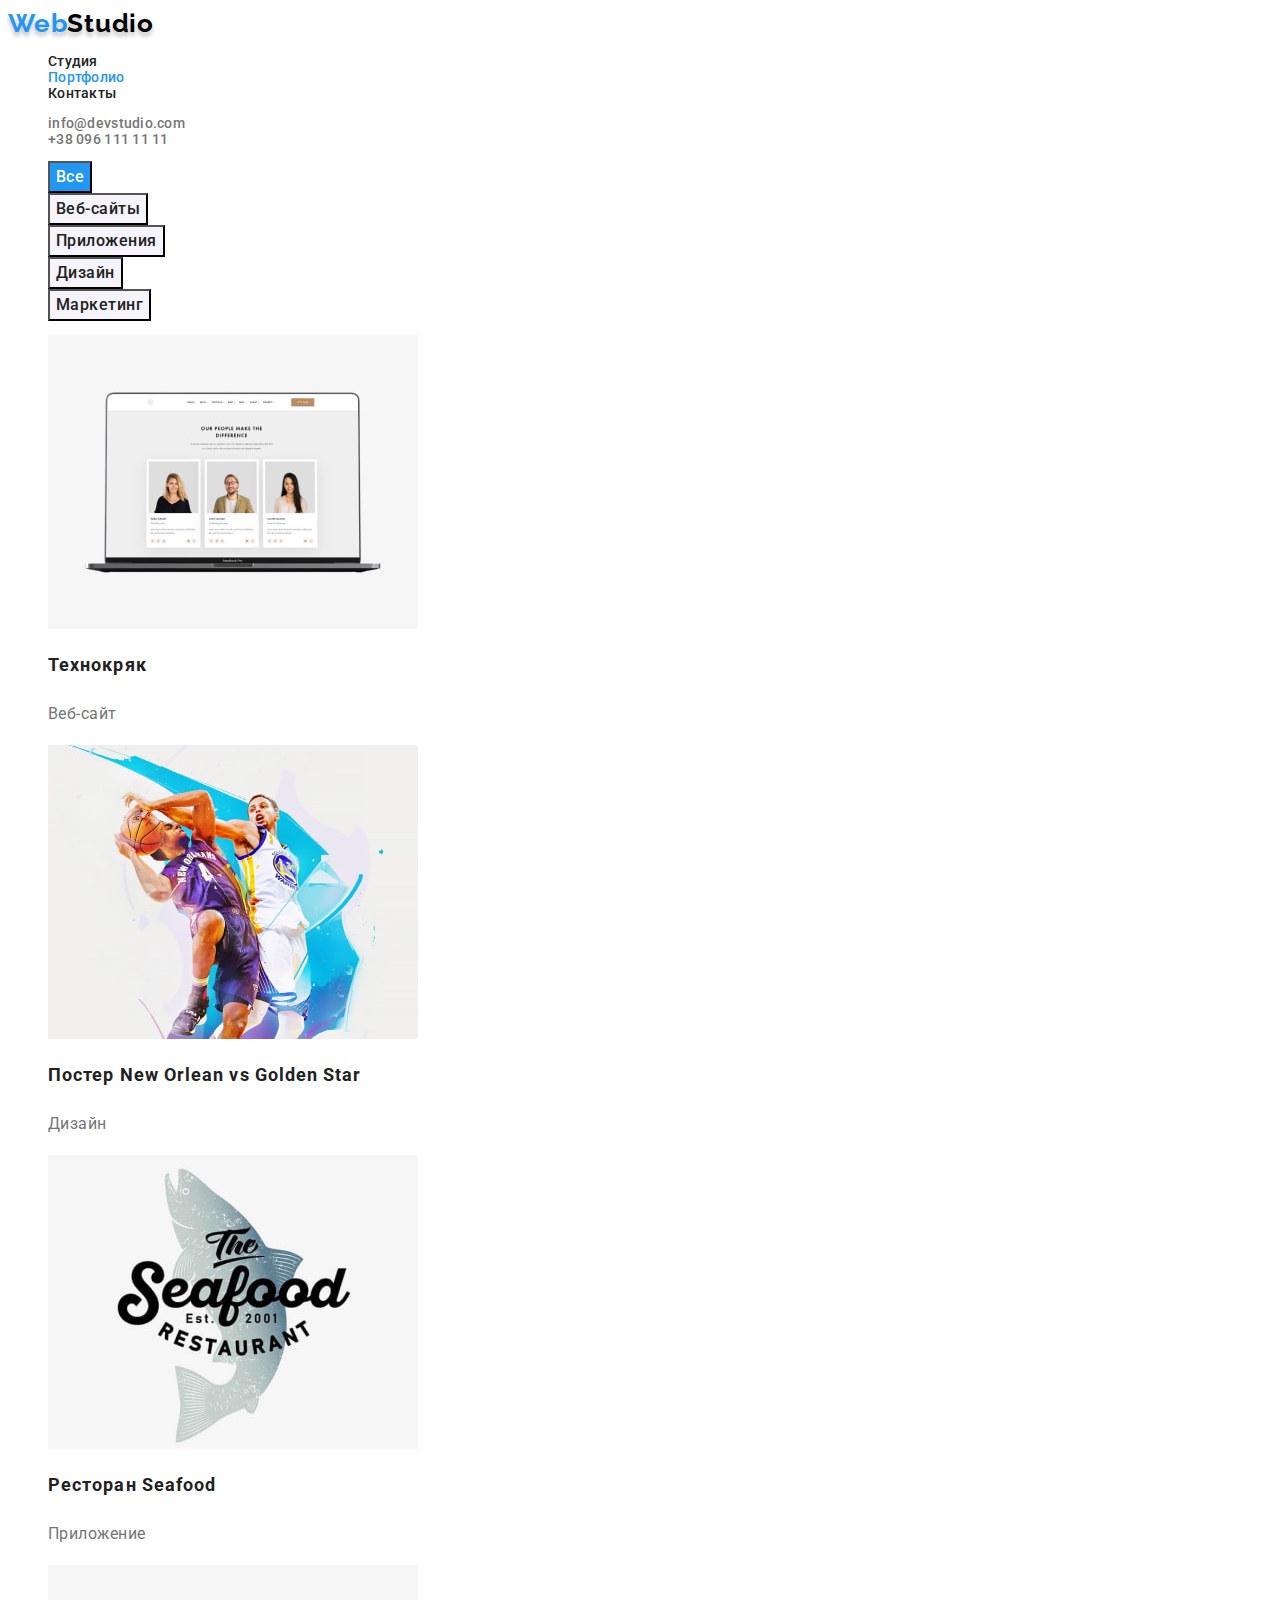
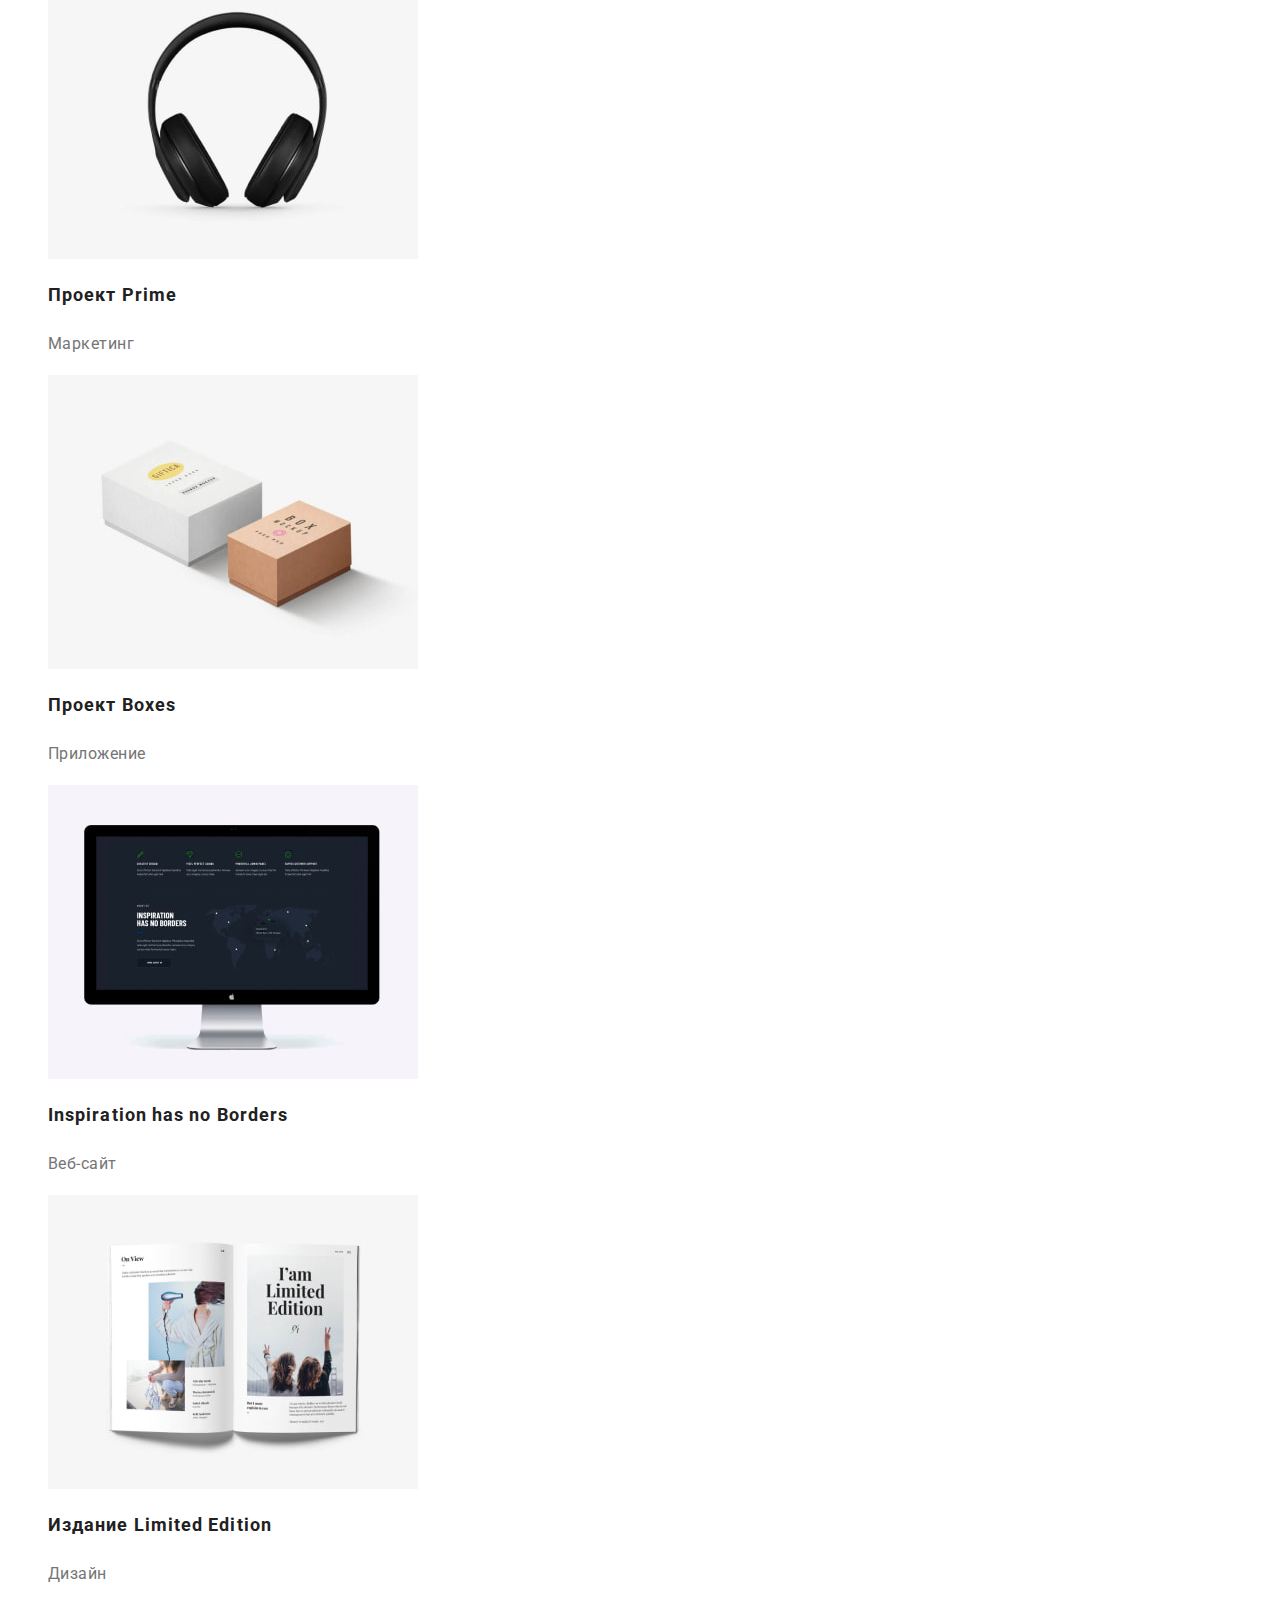
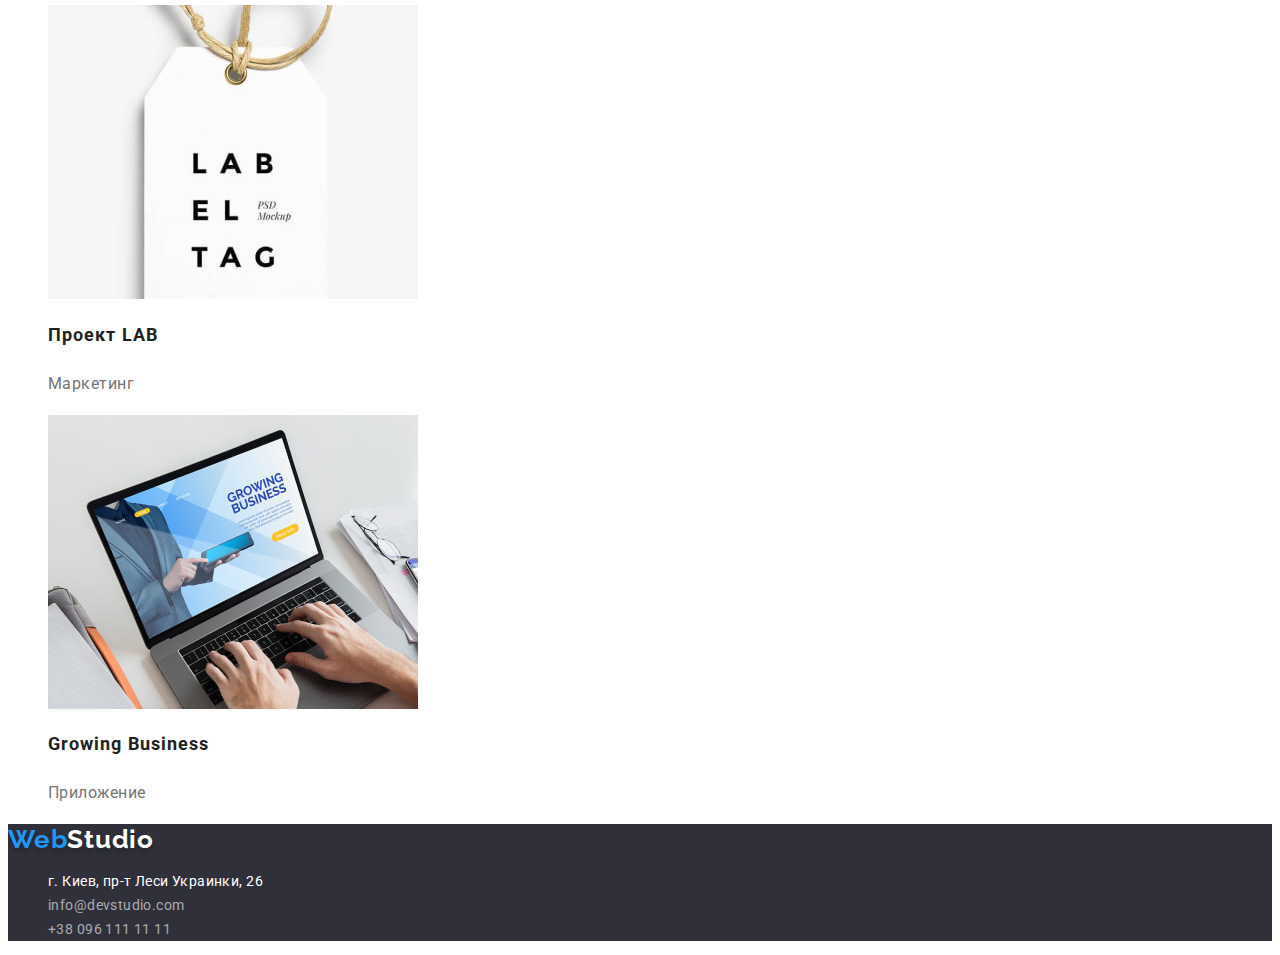
==== portfolio.html @ fdd95346 "Initial commit" ====
<!DOCTYPE html>
<html lang="en">
  <head>
    <meta charset="UTF-8" />
    <meta http-equiv="X-UA-Compatible" content="IE=edge" />
    <meta name="viewport" content="width=device-width, initial-scale=1.0" />
    <title>Портфолио</title>
    <!-- Fonts start -->
    <link rel="preconnect" href="https://fonts.googleapis.com" />
    <link rel="preconnect" href="https://fonts.gstatic.com" crossorigin />
    <link
      href="https://fonts.googleapis.com/css2?family=Raleway:wght@700&family=Roboto:wght@400;500;700;900&display=swap"
      rel="stylesheet"
    />
    <!-- Fonts end -->
    <link rel="stylesheet" href="./css/styles.css" />
  </head>
  <body>
    <!-- Header section -->
    <header class="header">
      <a class="logo link" href="./index.html"><span class="logo-cl">Web</span>Studio</a>
      <nav class="header-list">
        <ul class="header-list list">
          <li class="header-item">
            <a class="header-link link" href="./index.html">Студия</a>
          </li>
          <li class="header-item">
            <a class="header-link header-link-current link" href="./portfolio.html">Портфолио</a>
          </li>
          <li class="header-item">
            <a class="header-link link" href="">Контакты</a>
          </li>
        </ul>
      </nav>
      <ul class="header-list list">
        <li class="header-item">
          <a class="header-mail link" href="mailto:info@devstudio.com">info@devstudio.com</a>
        </li>
        <li class="header-item">
          <a class="header-phone link" href="tel:++380961111111">+38 096 111 11 11</a>
        </li>
      </ul>
    </header>
    <!-- Main section -->
    <main>
      <section class="portfolio">
        <h1 class="section-title visually-hidden">Портфолио</h1>
        <ul class="filter-list list">
          <li><button class="filter-item btn btn-accent" type="button">Все</button></li>
          <li><button class="filter-item btn" type="button">Веб-сайты</button></li>
          <li><button class="filter-item btn" type="button">Приложения</button></li>
          <li><button class="filter-item btn" type="button">Дизайн</button></li>
          <li><button class="filter-item btn" type="button">Маркетинг</button></li>
        </ul>
        <ul class="portfolio-list list">
          <li>
            <a class="portfolio-link link" href=""
              ><img
                src="./images/portfolio/img1.jpeg"
                alt="Дизайн веб-сайта Технокряк"
                width="370"
                height="294"
              />
              <h2 class="work-title">Технокряк</h2>
              <p class="work-desc">Веб-сайт</p></a
            >
          </li>
          <li>
            <a class="portfolio-link link" href=""
              ><img src="./images/portfolio/img2.jpeg" alt="Постер" width="370" height="294" />
              <h2 class="work-title">Постер New Orlean vs Golden Star</h2>
              <p class="work-desc">Дизайн</p></a
            >
          </li>
          <li>
            <a class="portfolio-link link" href=""
              ><img
                src="./images/portfolio/img3.jpeg"
                alt="Лого приложения ресторана"
                width="370"
                height="294"
              />
              <h2 class="work-title">Ресторан Seafood</h2>
              <p class="work-desc">Приложение</p></a
            >
          </li>
          <li>
            <a class="portfolio-link link" href=""
              ><img src="./images/portfolio/img4.jpeg" alt="Наушники" width="370" height="294" />
              <h2 class="work-title">Проект Prime</h2>
              <p class="work-desc">Маркетинг</p></a
            >
          </li>
          <li>
            <a class="portfolio-link link" href=""
              ><img
                src="./images/portfolio/img5.jpeg"
                alt="Две коробочки"
                width="370"
                height="294"
              />
              <h2 class="work-title">Проект Boxes</h2>
              <p class="work-desc">Приложение</p></a
            >
          </li>
          <li>
            <a class="portfolio-link link" href=""
              ><img
                src="./images/portfolio/img6.jpeg"
                alt="Дизайн веб-сайта Inspiration has no Borders"
                width="370"
                height="294"
              />
              <h2 class="work-title">Inspiration has no Borders</h2>
              <p class="work-desc">Веб-сайт</p></a
            >
          </li>
          <li>
            <a class="portfolio-link link" href=""
              ><img
                src="./images/portfolio/img7.jpeg"
                alt="Дизайн журнала"
                width="370"
                height="294"
              />
              <h2 class="work-title">Издание Limited Edition</h2>
              <p class="work-desc">Дизайн</p></a
            >
          </li>
          <li>
            <a class="portfolio-link link" href=""
              ><img src="./images/portfolio/img8.jpeg" alt="Бирка" width="370" height="294" />
              <h2 class="work-title">Проект LAB</h2>
              <p class="work-desc">Маркетинг</p></a
            >
          </li>
          <li>
            <a class="portfolio-link link" href=""
              ><img
                src="./images/portfolio/img9.jpeg"
                alt="Дизайн приложения Growing Business"
                width="370"
                height="294"
              />
              <h2 class="work-title">Growing Business</h2>
              <p class="work-desc">Приложение</p></a
            >
          </li>
        </ul>
      </section>
    </main>
    <!-- Footer section -->
    <footer class="footer">
      <a class="logo link" href="./index.html"
        ><span class="logo-cl">Web</span><span class="logo-footer">Studio</span></a
      >
      <address class="footer-address">
        <ul class="footer-list list">
          <li class="footer-item">
            <a
              class="footer-link link"
              href="https://goo.gl/maps/QZBMDNfzERsqLgiA8"
              target="_blank"
              rel="noopener noreferrer"
              >г. Киев, пр-т Леси Украинки, 26</a
            >
          </li>
          <li class="footer-item">
            <a class="footer-phone link" href="mailto:info@devstudio.com">info@devstudio.com</a>
          </li>
          <li class="footer-item">
            <a class="footer-mail link" href="tel:++380961111111">+38 096 111 11 11</a>
          </li>
        </ul>
      </address>
    </footer>
  </body>
</html>
---- css/styles.css ----
:root{
    /* fonts */
    --main-font: "Roboto", sans-serif;
    --secondary-font:"Raleway", sans-serif;
    /* text color */
    --main-txt-cl: #212121;
    --secondary-txt-cl: #757575;
    --accent-txt-cl: #2196F3;
    --studio-dark-cl: #000000;
    --footer-mail-phone-cl: rgba(255, 255, 255, 0.6);
    --light-txt-cl: #FFFFFF;
    /* bg color */
    --dark-bg-cl: #2F303A;
    --contacts-bg-cl: #F5F4FA;
    --btn-hover-cl: #188CE8;
    /* others */
}
body{
font-family: var(--main-font);
color: var(--main-txt-cl);
background-color: var(--light-txt-cl);
font-size: 14px;
letter-spacing: 0.03em;
}
.visually-hidden {
    position: absolute;
    width: 1px;
    height: 1px;
    margin: -1px;
    border: 0;
    padding: 0;

    white-space: nowrap;
    clip-path: inset(100%);
    clip: rect(0 0 0 0);
    overflow: hidden;
}
/* reset styles */

.link{
    text-decoration: none;
    color: currentColor;
}
.list{
    list-style: none;
}

/* header section */
.logo-cl{
    color: var(--accent-txt-cl);
}
.logo{
    font-family: var(--secondary-font);
    font-weight: 700;
    font-size: 26px;
    line-height: calc(31 / 26);
    letter-spacing: 0.03em;
    color: var(--studio-dark-cl);
    text-shadow: 0px 4px 4px rgba(0, 0, 0, 0.25);
}

.header-link{
    font-weight: 500;
    font-size: 14px;
    line-height: calc(16 / 14);
    letter-spacing: 0.02em;
}

.header-phone,.header-mail{
    font-weight: 500;
    font-size: 14px;
    line-height: 16px;
    letter-spacing: 0.02em;
    color: var(--secondary-txt-cl);
}

.header-link:hover,
.header-link:focus,
.header-phone:hover,
.header-phone:focus,
.header-mail:hover,
.header-mail:focus{
    color: var(--accent-txt-cl);
}
.header-link-current{
    color: var(--accent-txt-cl);
}

/* Hero section */
.hero{
    background-color: var(--dark-bg-cl);
}
.main-title{
    font-weight: 900;
    font-size: 44px;
    line-height: calc(60 / 44);
    text-align: center;
    letter-spacing: 0.06em;
    text-transform: uppercase;
    color: var(--light-txt-cl);
}
.hero-btn{
    font-family: inherit;
    font-weight: 700;
    font-size: 16px;
    line-height: calc(30 /16);    
    letter-spacing: 0.06em;
    color: var(--light-txt-cl);
    background-color: var(--accent-txt-cl);

    cursor: pointer;
}

.hero-btn:hover,
.hero-btn:focus{
    background-color: var(--btn-hover-cl);
}

/* Studio section */

.studio-subtitle {
    font-weight: 700;
    font-size: 14px;
    line-height: calc(16 / 14);
    letter-spacing: 0.03em;
    text-transform: uppercase; 
}
.studio-desc{
    font-size: 14px;
    line-height: calc(24 / 14);
    letter-spacing: 0.03em;
    color: var(--secondary-txt-cl);
}

/* Portfolio section */

.section-title{
    font-weight: 700;
    font-size: 36px;
    line-height: calc(42 / 36);
    text-align: center;
    letter-spacing: 0.03em;
}

/* Contacts section */
.contacts{
    background-color: var(--contacts-bg-cl);
}
.contacts-title{
    font-weight: 500;
    font-size: 16px;
    line-height: calc(19 / 16);
    text-align: center;
    letter-spacing: 0.03em;
}
.contacts-desc{
    font-size: 16px;
    line-height: calc(19 / 16);    
    text-align: center;
    letter-spacing: 0.03em;
    color: var(--secondary-txt-cl);
}

/* Footer */
.footer{
    background-color: var(--dark-bg-cl);
}
.logo-footer{
    color: var(--light-txt-cl);
}
.footer-address{
    font-style: normal;
}
.footer-link{
    font-size: 14px;
    line-height: calc(24 / 14);
    letter-spacing: 0.03em;
    color: var(--light-txt-cl);
    
}
.footer-phone,
.footer-mail{
    font-size: 14px;
    line-height: calc(24 / 14);    
    letter-spacing: 0.03em;
    color: var(--footer-mail-phone-cl);
}
.footer-link:hover,
.footer-link:focus,
.footer-phone:hover,
.footer-phone:focus,
.footer-mail:hover,
.footer-mail:focus{
    color: var(--accent-txt-cl);
}

/* ______________ */
/* Portfolio page */
/* ______________ */

/* Main section */

.btn{
    font-family: inherit;
    font-weight: 500;
    font-size: 16px;
    line-height: calc(26 / 16);
    text-align: center;
    letter-spacing: 0.03em;
    color: var(--main-txt-cl);
    background-color: var(--contacts-bg-cl);
    cursor: pointer;
}
.btn-accent{
background-color: var(--accent-txt-cl);
color: var(--light-txt-cl);
}
.btn:hover,
.btn:focus{
    background-color: var(--accent-txt-cl);
    color: var(--light-txt-cl);
}

.work-title{
    font-weight: 700;
    font-size: 18px;
    line-height: calc(36 / 18);
    letter-spacing: 0.06em;
}

.work-desc{
    font-size: 16px;
    line-height: calc(30 / 16);
    letter-spacing: 0.03em;
    color: var(--secondary-txt-cl);
}
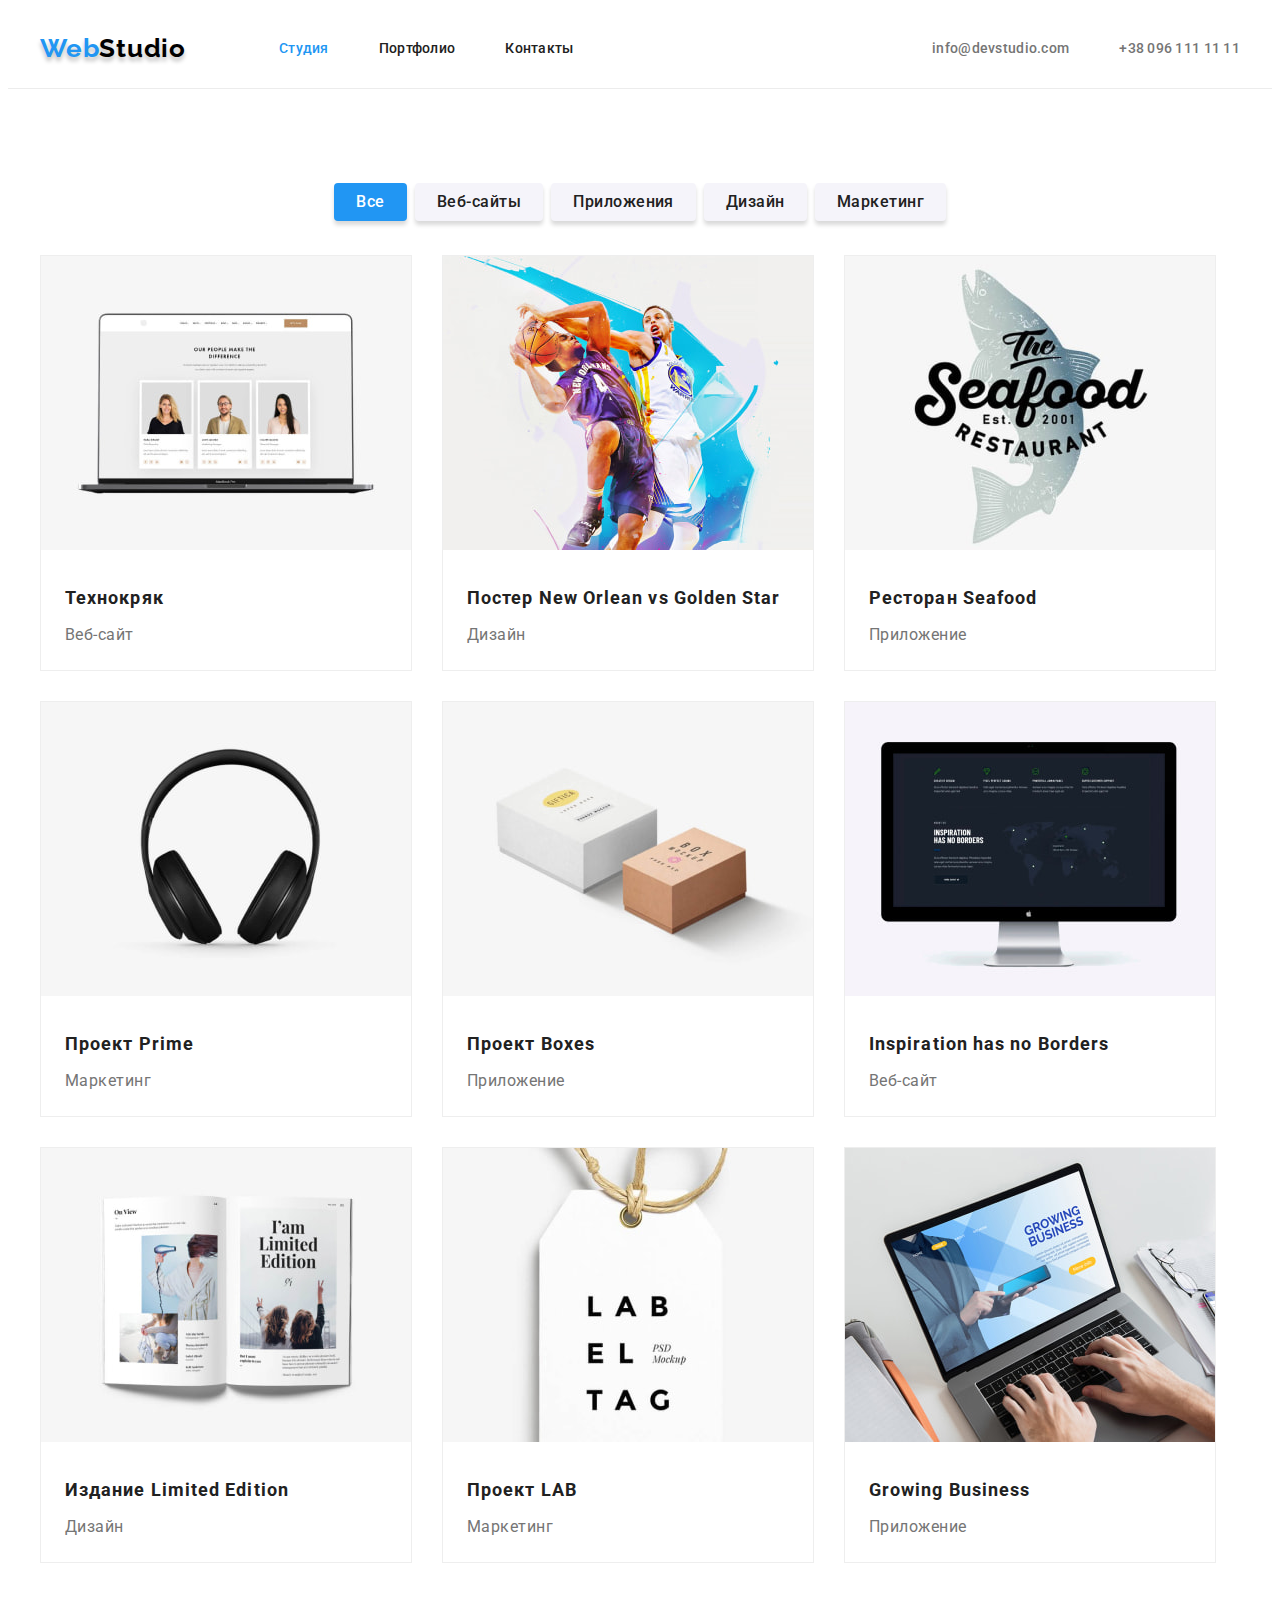
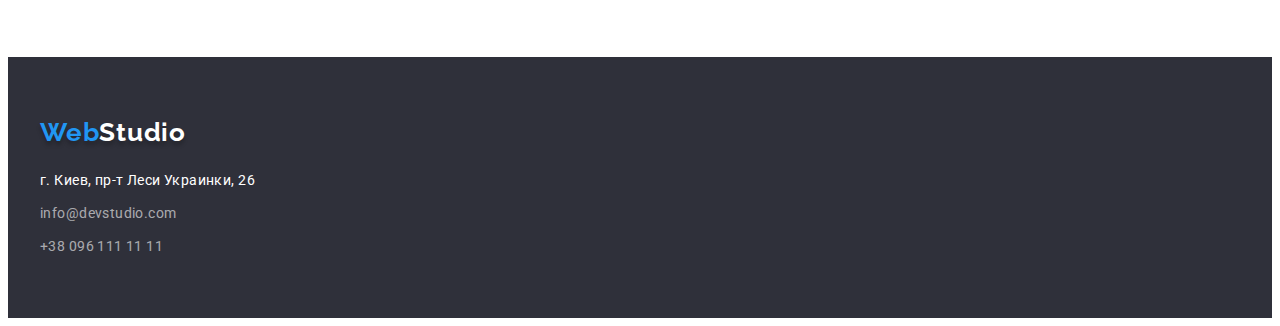
==== commit 72999eea: "Hw3" ====
--- a/portfolio.html
+++ b/portfolio.html
@@ -18,161 +18,191 @@
   <body>
     <!-- Header section -->
     <header class="header">
-      <a class="logo link" href="./index.html"><span class="logo-cl">Web</span>Studio</a>
-      <nav class="header-list">
-        <ul class="header-list list">
+      <div class="conteiner header-conteiner">
+        <a class="logo link" href="./index.html"><span class="logo-cl">Web</span>Studio</a>
+        <nav class="header-nav">
+          <ul class="header-list list">
+            <li class="header-item">
+              <a class="header-link header-link-current link" href="./index.html">Студия</a>
+            </li>
+            <li class="header-item">
+              <a class="header-link link" href="./portfolio.html">Портфолио</a>
+            </li>
+            <li class="header-item">
+              <a class="header-link link" href="#contacts">Контакты</a>
+            </li>
+          </ul>
+        </nav>
+        <ul class="header-contact-list list">
           <li class="header-item">
-            <a class="header-link link" href="./index.html">Студия</a>
+            <a class="header-mail link" href="mailto:info@devstudio.com">info@devstudio.com</a>
           </li>
           <li class="header-item">
-            <a class="header-link header-link-current link" href="./portfolio.html">Портфолио</a>
-          </li>
-          <li class="header-item">
-            <a class="header-link link" href="">Контакты</a>
+            <a class="header-phone link" href="tel:++380961111111">+38 096 111 11 11</a>
           </li>
         </ul>
-      </nav>
-      <ul class="header-list list">
-        <li class="header-item">
-          <a class="header-mail link" href="mailto:info@devstudio.com">info@devstudio.com</a>
-        </li>
-        <li class="header-item">
-          <a class="header-phone link" href="tel:++380961111111">+38 096 111 11 11</a>
-        </li>
-      </ul>
+      </div>
     </header>
     <!-- Main section -->
     <main>
-      <section class="portfolio">
-        <h1 class="section-title visually-hidden">Портфолио</h1>
-        <ul class="filter-list list">
-          <li><button class="filter-item btn btn-accent" type="button">Все</button></li>
-          <li><button class="filter-item btn" type="button">Веб-сайты</button></li>
-          <li><button class="filter-item btn" type="button">Приложения</button></li>
-          <li><button class="filter-item btn" type="button">Дизайн</button></li>
-          <li><button class="filter-item btn" type="button">Маркетинг</button></li>
-        </ul>
-        <ul class="portfolio-list list">
-          <li>
-            <a class="portfolio-link link" href=""
-              ><img
-                src="./images/portfolio/img1.jpeg"
-                alt="Дизайн веб-сайта Технокряк"
-                width="370"
-                height="294"
-              />
-              <h2 class="work-title">Технокряк</h2>
-              <p class="work-desc">Веб-сайт</p></a
-            >
-          </li>
-          <li>
-            <a class="portfolio-link link" href=""
-              ><img src="./images/portfolio/img2.jpeg" alt="Постер" width="370" height="294" />
-              <h2 class="work-title">Постер New Orlean vs Golden Star</h2>
-              <p class="work-desc">Дизайн</p></a
-            >
-          </li>
-          <li>
-            <a class="portfolio-link link" href=""
-              ><img
-                src="./images/portfolio/img3.jpeg"
-                alt="Лого приложения ресторана"
-                width="370"
-                height="294"
-              />
-              <h2 class="work-title">Ресторан Seafood</h2>
-              <p class="work-desc">Приложение</p></a
-            >
-          </li>
-          <li>
-            <a class="portfolio-link link" href=""
-              ><img src="./images/portfolio/img4.jpeg" alt="Наушники" width="370" height="294" />
-              <h2 class="work-title">Проект Prime</h2>
-              <p class="work-desc">Маркетинг</p></a
-            >
-          </li>
-          <li>
-            <a class="portfolio-link link" href=""
-              ><img
-                src="./images/portfolio/img5.jpeg"
-                alt="Две коробочки"
-                width="370"
-                height="294"
-              />
-              <h2 class="work-title">Проект Boxes</h2>
-              <p class="work-desc">Приложение</p></a
-            >
-          </li>
-          <li>
-            <a class="portfolio-link link" href=""
-              ><img
-                src="./images/portfolio/img6.jpeg"
-                alt="Дизайн веб-сайта Inspiration has no Borders"
-                width="370"
-                height="294"
-              />
-              <h2 class="work-title">Inspiration has no Borders</h2>
-              <p class="work-desc">Веб-сайт</p></a
-            >
-          </li>
-          <li>
-            <a class="portfolio-link link" href=""
-              ><img
-                src="./images/portfolio/img7.jpeg"
-                alt="Дизайн журнала"
-                width="370"
-                height="294"
-              />
-              <h2 class="work-title">Издание Limited Edition</h2>
-              <p class="work-desc">Дизайн</p></a
-            >
-          </li>
-          <li>
-            <a class="portfolio-link link" href=""
-              ><img src="./images/portfolio/img8.jpeg" alt="Бирка" width="370" height="294" />
-              <h2 class="work-title">Проект LAB</h2>
-              <p class="work-desc">Маркетинг</p></a
-            >
-          </li>
-          <li>
-            <a class="portfolio-link link" href=""
-              ><img
-                src="./images/portfolio/img9.jpeg"
-                alt="Дизайн приложения Growing Business"
-                width="370"
-                height="294"
-              />
-              <h2 class="work-title">Growing Business</h2>
-              <p class="work-desc">Приложение</p></a
-            >
-          </li>
-        </ul>
+      <section class="page-portfolio section">
+        <div class="conteiner">
+          <h1 class="section-title visually-hidden">Портфолио</h1>
+          <ul class="filter-list list">
+            <li><button class="filter-item btn btn-accent" type="button">Все</button></li>
+            <li><button class="filter-item btn" type="button">Веб-сайты</button></li>
+            <li><button class="filter-item btn" type="button">Приложения</button></li>
+            <li><button class="filter-item btn" type="button">Дизайн</button></li>
+            <li><button class="filter-item btn" type="button">Маркетинг</button></li>
+          </ul>
+          <ul class="page-portfolio-list list">
+            <li class="page-portfolio-item">
+              <a class="page-portfolio-link link" href=""
+                ><img
+                  class="page-portfolio-img"
+                  src="./images/portfolio/img1.jpeg"
+                  alt="Дизайн веб-сайта Технокряк"
+                  width="370"
+                  height="294"
+                />
+                <h2 class="work-title">Технокряк</h2>
+                <p class="work-desc">Веб-сайт</p></a
+              >
+            </li>
+            <li class="page-portfolio-item">
+              <a class="page-portfolio-link link" href=""
+                ><img
+                  class="page-portfolio-img"
+                  src="./images/portfolio/img2.jpeg"
+                  alt="Постер"
+                  width="370"
+                  height="294"
+                />
+                <h2 class="work-title">Постер New Orlean vs Golden Star</h2>
+                <p class="work-desc">Дизайн</p></a
+              >
+            </li>
+            <li class="page-portfolio-item">
+              <a class="page-portfolio-link link" href=""
+                ><img
+                  class="page-portfolio-img"
+                  src="./images/portfolio/img3.jpeg"
+                  alt="Лого приложения ресторана"
+                  width="370"
+                  height="294"
+                />
+                <h2 class="work-title">Ресторан Seafood</h2>
+                <p class="work-desc">Приложение</p></a
+              >
+            </li>
+            <li class="page-portfolio-item">
+              <a class="page-portfolio-link link" href=""
+                ><img
+                  class="page-portfolio-img"
+                  src="./images/portfolio/img4.jpeg"
+                  alt="Наушники"
+                  width="370"
+                  height="294"
+                />
+                <h2 class="work-title">Проект Prime</h2>
+                <p class="work-desc">Маркетинг</p></a
+              >
+            </li>
+            <li class="page-portfolio-item">
+              <a class="page-portfolio-link link" href=""
+                ><img
+                  class="page-portfolio-img"
+                  src="./images/portfolio/img5.jpeg"
+                  alt="Две коробочки"
+                  width="370"
+                  height="294"
+                />
+                <h2 class="work-title">Проект Boxes</h2>
+                <p class="work-desc">Приложение</p></a
+              >
+            </li>
+            <li class="page-portfolio-item">
+              <a class="page-portfolio-link link" href=""
+                ><img
+                  class="page-portfolio-img"
+                  src="./images/portfolio/img6.jpeg"
+                  alt="Дизайн веб-сайта Inspiration has no Borders"
+                  width="370"
+                  height="294"
+                />
+                <h2 class="work-title">Inspiration has no Borders</h2>
+                <p class="work-desc">Веб-сайт</p></a
+              >
+            </li>
+            <li class="page-portfolio-item">
+              <a class="page-portfolio-link link" href=""
+                ><img
+                  class="page-portfolio-img"
+                  src="./images/portfolio/img7.jpeg"
+                  alt="Дизайн журнала"
+                  width="370"
+                  height="294"
+                />
+                <h2 class="work-title">Издание Limited Edition</h2>
+                <p class="work-desc">Дизайн</p></a
+              >
+            </li>
+            <li class="page-portfolio-item">
+              <a class="page-portfolio-link link" href=""
+                ><img
+                  class="page-portfolio-img"
+                  src="./images/portfolio/img8.jpeg"
+                  alt="Бирка"
+                  width="370"
+                  height="294"
+                />
+                <h2 class="work-title">Проект LAB</h2>
+                <p class="work-desc">Маркетинг</p></a
+              >
+            </li>
+            <li class="page-portfolio-item">
+              <a class="page-portfolio-link link" href=""
+                ><img
+                  class="page-portfolio-img"
+                  src="./images/portfolio/img9.jpeg"
+                  alt="Дизайн приложения Growing Business"
+                  width="370"
+                  height="294"
+                />
+                <h2 class="work-title">Growing Business</h2>
+                <p class="work-desc">Приложение</p></a
+              >
+            </li>
+          </ul>
+        </div>
       </section>
     </main>
     <!-- Footer section -->
     <footer class="footer">
-      <a class="logo link" href="./index.html"
-        ><span class="logo-cl">Web</span><span class="logo-footer">Studio</span></a
-      >
-      <address class="footer-address">
-        <ul class="footer-list list">
-          <li class="footer-item">
-            <a
-              class="footer-link link"
-              href="https://goo.gl/maps/QZBMDNfzERsqLgiA8"
-              target="_blank"
-              rel="noopener noreferrer"
-              >г. Киев, пр-т Леси Украинки, 26</a
-            >
-          </li>
-          <li class="footer-item">
-            <a class="footer-phone link" href="mailto:info@devstudio.com">info@devstudio.com</a>
-          </li>
-          <li class="footer-item">
-            <a class="footer-mail link" href="tel:++380961111111">+38 096 111 11 11</a>
-          </li>
-        </ul>
-      </address>
+      <div class="conteiner">
+        <a class="logo link" href="./index.html"
+          ><span class="logo-cl">Web</span><span class="logo-footer">Studio</span></a
+        >
+        <address class="footer-address">
+          <ul class="footer-list list">
+            <li class="footer-item">
+              <a
+                class="footer-link link"
+                href="https://goo.gl/maps/QZBMDNfzERsqLgiA8"
+                target="_blank"
+                rel="noopener noreferrer"
+                >г. Киев, пр-т Леси Украинки, 26</a
+              >
+            </li>
+            <li class="footer-item">
+              <a class="footer-phone link" href="mailto:info@devstudio.com">info@devstudio.com</a>
+            </li>
+            <li class="footer-item">
+              <a class="footer-mail link" href="tel:++380961111111">+38 096 111 11 11</a>
+            </li>
+          </ul>
+        </address>
+      </div>
     </footer>
   </body>
 </html>
--- a/css/styles.css
+++ b/css/styles.css
@@ -14,6 +14,8 @@
     --contacts-bg-cl: #F5F4FA;
     --btn-hover-cl: #188CE8;
     /* others */
+    --border-cl: #ECECEC;
+    --portfolio-border-cl: #EEEEEE;
 }
 body{
 font-family: var(--main-font);
@@ -21,6 +23,25 @@
 background-color: var(--light-txt-cl);
 font-size: 14px;
 letter-spacing: 0.03em;
+}
+h1,h2,h3,h4,h5,h6,p{
+    margin: 0;
+}
+ul{
+    margin: 0;
+    padding: 0;
+}
+img{
+    display: block;
+    max-width: 100%;
+    height: auto;
+}
+.conteiner{
+    padding-left: 15px;
+    padding-right: 15px;
+    width: 1200px;
+    margin-left: auto;
+    margin-right: auto;
 }
 .visually-hidden {
     position: absolute;
@@ -46,6 +67,13 @@
 }
 
 /* header section */
+.header{
+    border-bottom: 1px solid var(--border-cl);
+}
+.header-conteiner{
+    display: flex;
+    align-items: center;
+}
 .logo-cl{
     color: var(--accent-txt-cl);
 }
@@ -57,6 +85,25 @@
     letter-spacing: 0.03em;
     color: var(--studio-dark-cl);
     text-shadow: 0px 4px 4px rgba(0, 0, 0, 0.25);
+    margin-right: 93px;
+}
+.header-nav{
+    margin-right: auto;
+}
+.header-item{
+    margin-right: 50px;
+}
+.header-item:last-child {
+    margin-right: 0;
+}
+.header-list{
+    display: flex;
+    /* gap: 50px; */
+    padding-top: 32px;
+    padding-bottom: 32px;
+}
+.header-contact-list{
+    display: flex;
 }
 
 .header-link{
@@ -64,6 +111,8 @@
     font-size: 14px;
     line-height: calc(16 / 14);
     letter-spacing: 0.02em;
+    padding-top: 32px;
+    padding-bottom: 32px
 }
 
 .header-phone,.header-mail{
@@ -72,6 +121,8 @@
     line-height: 16px;
     letter-spacing: 0.02em;
     color: var(--secondary-txt-cl);
+    padding-top: 32px;
+    padding-bottom: 32px
 }
 
 .header-link:hover,
@@ -87,7 +138,14 @@
 }
 
 /* Hero section */
+.section{
+    padding-top: 94px;
+    padding-bottom: 94px;
+}
 .hero{
+    padding-top: 200px;
+    padding-bottom: 200px;
+    text-align: center;
     background-color: var(--dark-bg-cl);
 }
 .main-title{
@@ -98,8 +156,17 @@
     letter-spacing: 0.06em;
     text-transform: uppercase;
     color: var(--light-txt-cl);
+    margin-bottom: 30px;
+    max-width: 696px;
+    margin-left: auto;
+    margin-right: auto;
 }
 .hero-btn{
+    max-width: 300px;
+    min-width: 200px;
+    min-height: 50px;
+    padding: 10px 32px;
+    border: none;
     font-family: inherit;
     font-weight: 700;
     font-size: 16px;
@@ -107,6 +174,8 @@
     letter-spacing: 0.06em;
     color: var(--light-txt-cl);
     background-color: var(--accent-txt-cl);
+    box-shadow: 0px 4px 4px rgba(0, 0, 0, 0.15);
+    border-radius: 4px;
 
     cursor: pointer;
 }
@@ -118,12 +187,22 @@
 
 /* Studio section */
 
+.studio-block{
+    display: flex;
+}
+.studio-item{
+    margin-right: 30px;
+}
+.studio-item:last-child{
+    margin-right: 0;
+}
 .studio-subtitle {
     font-weight: 700;
     font-size: 14px;
     line-height: calc(16 / 14);
     letter-spacing: 0.03em;
-    text-transform: uppercase; 
+    text-transform: uppercase;
+    margin-bottom: 10px; 
 }
 .studio-desc{
     font-size: 14px;
@@ -140,18 +219,50 @@
     line-height: calc(42 / 36);
     text-align: center;
     letter-spacing: 0.03em;
-}
-
+    margin-bottom: 50px;
+    /* padding-top: 94px; */
+}
+.portfolio{
+    padding-top: 0;
+    
+}
+.porfolio-pic{
+    display: flex;
+    
+}
+.portfolio-item{
+    margin-right: 30px;
+}
+.portfolio-item:last-child{
+    margin-right: 0;
+}
 /* Contacts section */
 .contacts{
     background-color: var(--contacts-bg-cl);
 }
+.contacts-block{
+    display: flex;
+    /* padding-bottom: 94px; */
+}
+.contacts-item{
+    margin-right: 30px;
+    background: var(--light-txt-cl);
+    box-shadow: 0px 1px 3px rgba(0, 0, 0, 0.12), 0px 1px 1px rgba(0, 0, 0, 0.14), 0px 2px 1px rgba(0, 0, 0, 0.2);
+    border-radius: 0px 0px 4px 4px;
+}
+.contacts-item:last-child{
+    margin-right: 0;
+}
+.contacts-img{
+    margin-bottom: 30px;
+}
 .contacts-title{
     font-weight: 500;
     font-size: 16px;
     line-height: calc(19 / 16);
     text-align: center;
     letter-spacing: 0.03em;
+    margin-bottom: 10px;
 }
 .contacts-desc{
     font-size: 16px;
@@ -159,17 +270,27 @@
     text-align: center;
     letter-spacing: 0.03em;
     color: var(--secondary-txt-cl);
+    margin-bottom: 30px;
 }
 
 /* Footer */
 .footer{
     background-color: var(--dark-bg-cl);
+    padding-top: 60px;
+    padding-bottom: 60px;
 }
 .logo-footer{
     color: var(--light-txt-cl);
 }
 .footer-address{
     font-style: normal;
+    margin-top: 20px;
+}
+.footer-item{
+    margin-bottom: 9px;
+}
+.footer-item:last-child{
+    margin-bottom: 0;
 }
 .footer-link{
     font-size: 14px;
@@ -201,6 +322,11 @@
 /* Main section */
 
 .btn{
+    max-width: 200px;
+    min-width: 73px;
+    min-height: 38px;
+    padding: 6px 22px;
+    border: none;
     font-family: inherit;
     font-weight: 500;
     font-size: 16px;
@@ -209,8 +335,11 @@
     letter-spacing: 0.03em;
     color: var(--main-txt-cl);
     background-color: var(--contacts-bg-cl);
+    box-shadow: 0px 4px 4px rgba(0, 0, 0, 0.15);
+    border-radius: 4px;
     cursor: pointer;
 }
+
 .btn-accent{
 background-color: var(--accent-txt-cl);
 color: var(--light-txt-cl);
@@ -220,12 +349,41 @@
     background-color: var(--accent-txt-cl);
     color: var(--light-txt-cl);
 }
+.filter-list{
+    display: flex;
+    gap: 8px;
+    margin-bottom: 34px;
+    margin-right: auto;
+    margin-left: auto;
+    justify-content: center;
+}
+/* .filter-item{
+    margin-right: 8px;
+} */
+/* .filter-item:last-child{
+    margin-right: 0;
+} */
+.page-portfolio-list{
+    display: flex;
+    flex-wrap: wrap;
+    gap: 30px;
+    /* margin-bottom: 94px; */
+}
+.page-portfolio-item{
+    border: 1px solid var(--portfolio-border-cl);
+}
+.page-portfolio-img{
+    margin-bottom: 30px; 
+}
 
 .work-title{
     font-weight: 700;
     font-size: 18px;
     line-height: calc(36 / 18);
     letter-spacing: 0.06em;
+    margin-bottom: 4px;
+    margin-left: 24px;
+    margin-right: 24px;
 }
 
 .work-desc{
@@ -233,4 +391,7 @@
     line-height: calc(30 / 16);
     letter-spacing: 0.03em;
     color: var(--secondary-txt-cl);
+    margin-bottom: 20px;
+    margin-left: 24px;
+    margin-right: 24px;
 }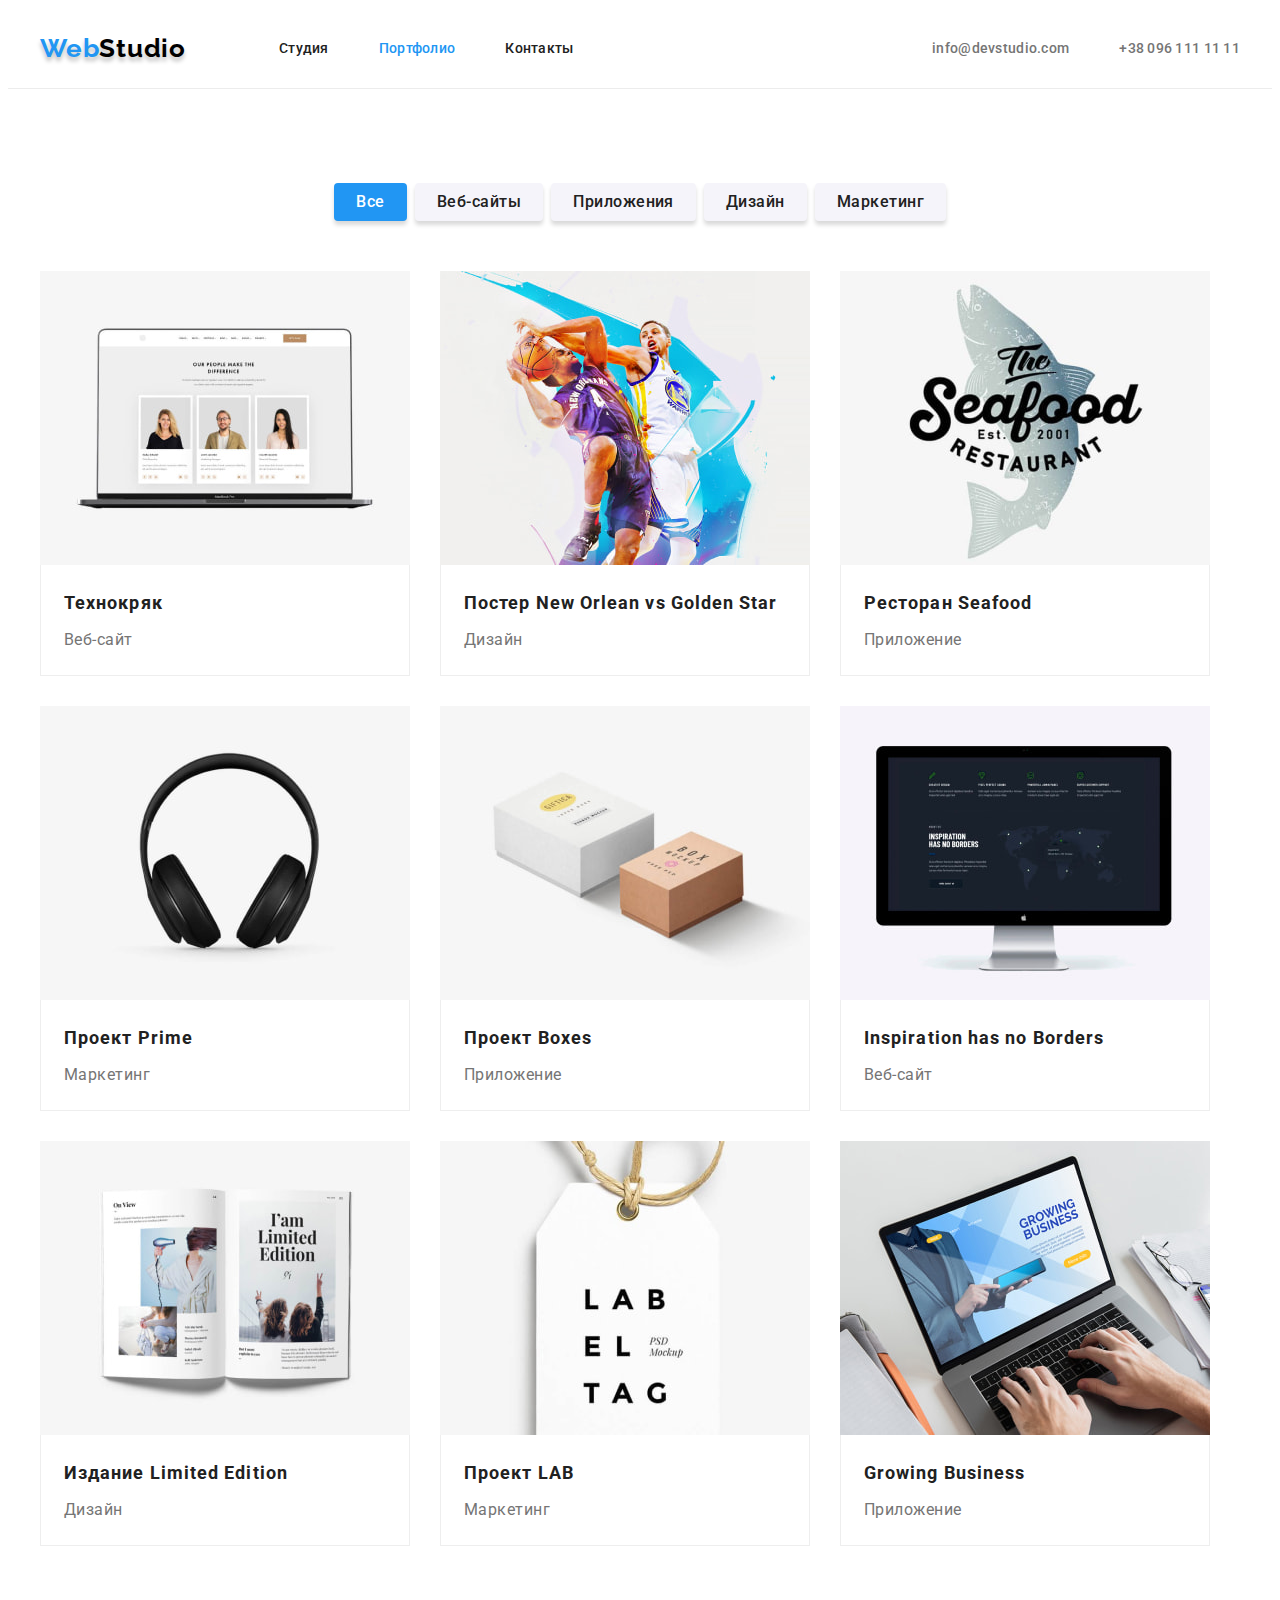
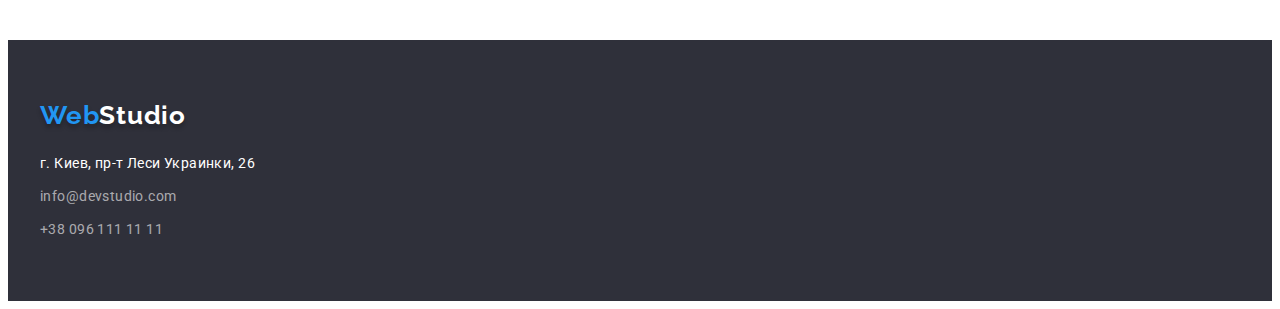
==== commit 6b97df35: "hw3 fixed bugs" ====
--- a/portfolio.html
+++ b/portfolio.html
@@ -13,6 +13,13 @@
       rel="stylesheet"
     />
     <!-- Fonts end -->
+    <link
+      rel="stylesheet"
+      href="https://cdnjs.cloudflare.com/ajax/libs/modern-normalize/1.1.0/modern-normalize.min.css"
+      integrity="sha512-wpPYUAdjBVSE4KJnH1VR1HeZfpl1ub8YT/NKx4PuQ5NmX2tKuGu6U/JRp5y+Y8XG2tV+wKQpNHVUX03MfMFn9Q=="
+      crossorigin="anonymous"
+      referrerpolicy="no-referrer"
+    />
     <link rel="stylesheet" href="./css/styles.css" />
   </head>
   <body>
@@ -23,10 +30,10 @@
         <nav class="header-nav">
           <ul class="header-list list">
             <li class="header-item">
-              <a class="header-link header-link-current link" href="./index.html">Студия</a>
+              <a class="header-link link" href="./index.html">Студия</a>
             </li>
             <li class="header-item">
-              <a class="header-link link" href="./portfolio.html">Портфолио</a>
+              <a class="header-link header-link-current link" href="./portfolio.html">Портфолио</a>
             </li>
             <li class="header-item">
               <a class="header-link link" href="#contacts">Контакты</a>
@@ -65,9 +72,11 @@
                   width="370"
                   height="294"
                 />
-                <h2 class="work-title">Технокряк</h2>
-                <p class="work-desc">Веб-сайт</p></a
-              >
+                <div class="portfolio-card">
+                  <h2 class="work-title">Технокряк</h2>
+                  <p class="work-desc">Веб-сайт</p>
+                </div>
+              </a>
             </li>
             <li class="page-portfolio-item">
               <a class="page-portfolio-link link" href=""
@@ -78,8 +87,10 @@
                   width="370"
                   height="294"
                 />
-                <h2 class="work-title">Постер New Orlean vs Golden Star</h2>
-                <p class="work-desc">Дизайн</p></a
+                <div class="portfolio-card">
+                  <h2 class="work-title">Постер New Orlean vs Golden Star</h2>
+                  <p class="work-desc">Дизайн</p>
+                </div></a
               >
             </li>
             <li class="page-portfolio-item">
@@ -91,8 +102,10 @@
                   width="370"
                   height="294"
                 />
-                <h2 class="work-title">Ресторан Seafood</h2>
-                <p class="work-desc">Приложение</p></a
+                <div class="portfolio-card">
+                  <h2 class="work-title">Ресторан Seafood</h2>
+                  <p class="work-desc">Приложение</p>
+                </div></a
               >
             </li>
             <li class="page-portfolio-item">
@@ -104,8 +117,10 @@
                   width="370"
                   height="294"
                 />
-                <h2 class="work-title">Проект Prime</h2>
-                <p class="work-desc">Маркетинг</p></a
+                <div class="portfolio-card">
+                  <h2 class="work-title">Проект Prime</h2>
+                  <p class="work-desc">Маркетинг</p>
+                </div></a
               >
             </li>
             <li class="page-portfolio-item">
@@ -117,8 +132,10 @@
                   width="370"
                   height="294"
                 />
-                <h2 class="work-title">Проект Boxes</h2>
-                <p class="work-desc">Приложение</p></a
+                <div class="portfolio-card">
+                  <h2 class="work-title">Проект Boxes</h2>
+                  <p class="work-desc">Приложение</p>
+                </div></a
               >
             </li>
             <li class="page-portfolio-item">
@@ -130,8 +147,10 @@
                   width="370"
                   height="294"
                 />
-                <h2 class="work-title">Inspiration has no Borders</h2>
-                <p class="work-desc">Веб-сайт</p></a
+                <div class="portfolio-card">
+                  <h2 class="work-title">Inspiration has no Borders</h2>
+                  <p class="work-desc">Веб-сайт</p>
+                </div></a
               >
             </li>
             <li class="page-portfolio-item">
@@ -143,8 +162,10 @@
                   width="370"
                   height="294"
                 />
-                <h2 class="work-title">Издание Limited Edition</h2>
-                <p class="work-desc">Дизайн</p></a
+                <div class="portfolio-card">
+                  <h2 class="work-title">Издание Limited Edition</h2>
+                  <p class="work-desc">Дизайн</p>
+                </div></a
               >
             </li>
             <li class="page-portfolio-item">
@@ -156,8 +177,10 @@
                   width="370"
                   height="294"
                 />
-                <h2 class="work-title">Проект LAB</h2>
-                <p class="work-desc">Маркетинг</p></a
+                <div class="portfolio-card">
+                  <h2 class="work-title">Проект LAB</h2>
+                  <p class="work-desc">Маркетинг</p>
+                </div></a
               >
             </li>
             <li class="page-portfolio-item">
@@ -169,8 +192,10 @@
                   width="370"
                   height="294"
                 />
-                <h2 class="work-title">Growing Business</h2>
-                <p class="work-desc">Приложение</p></a
+                <div class="portfolio-card">
+                  <h2 class="work-title">Growing Business</h2>
+                  <p class="work-desc">Приложение</p>
+                </div></a
               >
             </li>
           </ul>
--- a/css/styles.css
+++ b/css/styles.css
@@ -24,6 +24,7 @@
 font-size: 14px;
 letter-spacing: 0.03em;
 }
+/* reset styles */
 h1,h2,h3,h4,h5,h6,p{
     margin: 0;
 }
@@ -42,6 +43,19 @@
     width: 1200px;
     margin-left: auto;
     margin-right: auto;
+}
+.section {
+    padding-top: 94px;
+    padding-bottom: 94px;
+}
+.link{
+    text-decoration: none;
+    color: currentColor;
+}
+.list{
+    list-style: none;
+    padding-left: 0;
+    margin: 0;
 }
 .visually-hidden {
     position: absolute;
@@ -56,15 +70,7 @@
     clip: rect(0 0 0 0);
     overflow: hidden;
 }
-/* reset styles */
-
-.link{
-    text-decoration: none;
-    color: currentColor;
-}
-.list{
-    list-style: none;
-}
+/* end of reset styles */
 
 /* header section */
 .header{
@@ -105,7 +111,6 @@
 .header-contact-list{
     display: flex;
 }
-
 .header-link{
     font-weight: 500;
     font-size: 14px;
@@ -114,7 +119,6 @@
     padding-top: 32px;
     padding-bottom: 32px
 }
-
 .header-phone,.header-mail{
     font-weight: 500;
     font-size: 14px;
@@ -124,7 +128,6 @@
     padding-top: 32px;
     padding-bottom: 32px
 }
-
 .header-link:hover,
 .header-link:focus,
 .header-phone:hover,
@@ -138,10 +141,7 @@
 }
 
 /* Hero section */
-.section{
-    padding-top: 94px;
-    padding-bottom: 94px;
-}
+
 .hero{
     padding-top: 200px;
     padding-bottom: 200px;
@@ -179,7 +179,6 @@
 
     cursor: pointer;
 }
-
 .hero-btn:hover,
 .hero-btn:focus{
     background-color: var(--btn-hover-cl);
@@ -236,7 +235,11 @@
 .portfolio-item:last-child{
     margin-right: 0;
 }
+
+
+
 /* Contacts section */
+
 .contacts{
     background-color: var(--contacts-bg-cl);
 }
@@ -253,24 +256,22 @@
 .contacts-item:last-child{
     margin-right: 0;
 }
-.contacts-img{
-    margin-bottom: 30px;
+.contacts-card{
+    padding: 30px 59px;
+    text-align: center;
 }
 .contacts-title{
     font-weight: 500;
     font-size: 16px;
     line-height: calc(19 / 16);
-    text-align: center;
     letter-spacing: 0.03em;
     margin-bottom: 10px;
 }
 .contacts-desc{
     font-size: 16px;
     line-height: calc(19 / 16);    
-    text-align: center;
     letter-spacing: 0.03em;
     color: var(--secondary-txt-cl);
-    margin-bottom: 30px;
 }
 
 /* Footer */
@@ -352,38 +353,27 @@
 .filter-list{
     display: flex;
     gap: 8px;
-    margin-bottom: 34px;
+    margin-bottom: 50px;
     margin-right: auto;
     margin-left: auto;
     justify-content: center;
 }
-/* .filter-item{
-    margin-right: 8px;
-} */
-/* .filter-item:last-child{
-    margin-right: 0;
-} */
 .page-portfolio-list{
     display: flex;
     flex-wrap: wrap;
     gap: 30px;
-    /* margin-bottom: 94px; */
-}
-.page-portfolio-item{
+}
+.portfolio-card{
+    padding: 20px 23px;
     border: 1px solid var(--portfolio-border-cl);
-}
-.page-portfolio-img{
-    margin-bottom: 30px; 
-}
-
+    border-top: none;
+}
 .work-title{
     font-weight: 700;
     font-size: 18px;
     line-height: calc(36 / 18);
     letter-spacing: 0.06em;
     margin-bottom: 4px;
-    margin-left: 24px;
-    margin-right: 24px;
 }
 
 .work-desc{
@@ -391,7 +381,4 @@
     line-height: calc(30 / 16);
     letter-spacing: 0.03em;
     color: var(--secondary-txt-cl);
-    margin-bottom: 20px;
-    margin-left: 24px;
-    margin-right: 24px;
 }